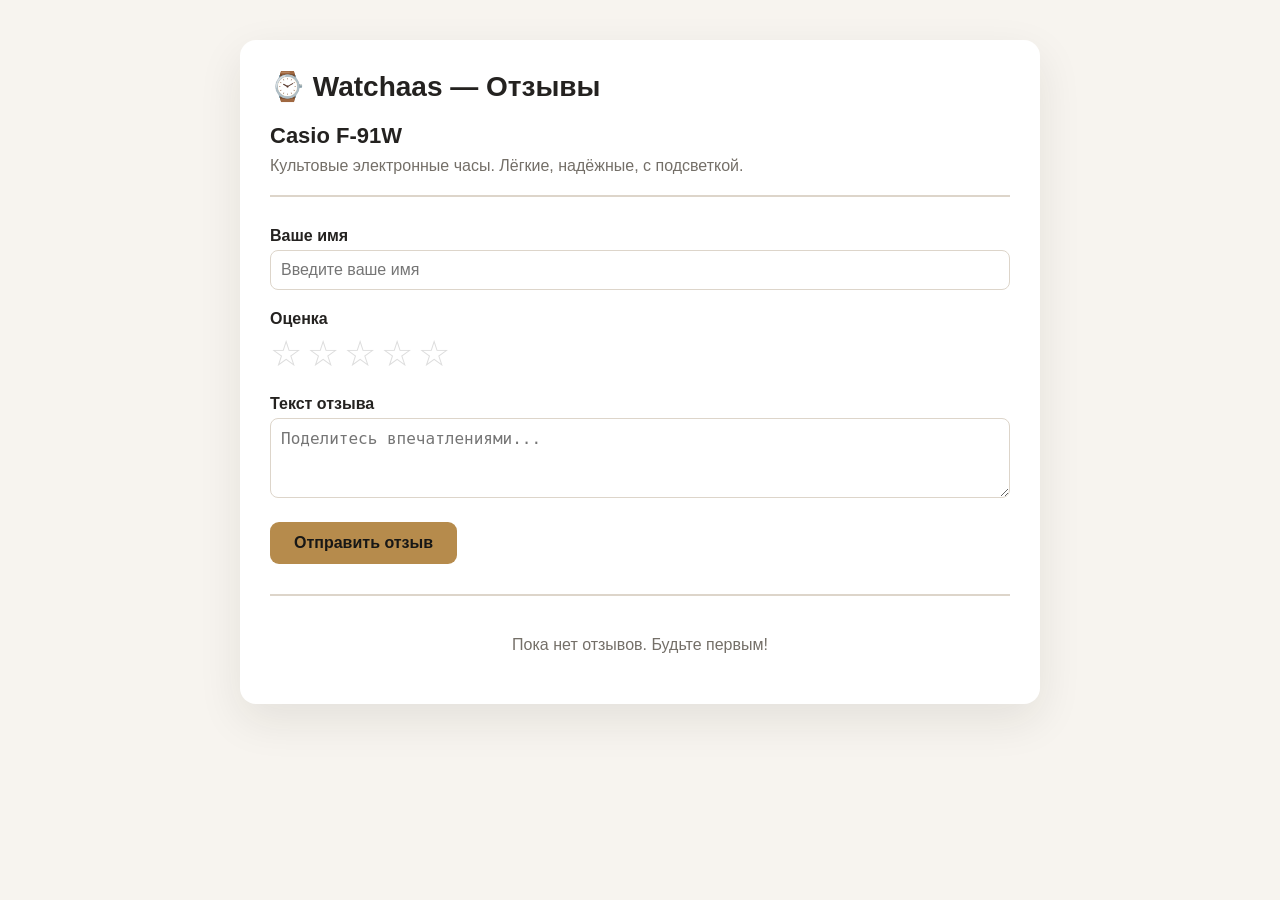
==== index.html @ 6ac1a258 "Update index.html" ====
<!DOCTYPE html>
<html lang="ru">
<head>
    <meta charset="UTF-8">
    <meta name="viewport" content="width=device-width, initial-scale=1.0">
    <title>Watchaas — Отзывы с рейтингом</title>
    <style>
        * {
            margin: 0;
            padding: 0;
            box-sizing: border-box;
        }
        body {
            font-family: Arial, sans-serif;
            background: #f7f4ef;
            color: #242220;
            padding: 40px 20px;
        }
        .container {
            max-width: 800px;
            margin: 0 auto;
            background: white;
            border-radius: 16px;
            padding: 30px;
            box-shadow: 0 16px 45px rgba(35, 31, 26, 0.09);
        }
        h1 {
            font-size: 28px;
            margin-bottom: 20px;
        }
        .product {
            border-bottom: 2px solid #ddd5ca;
            padding-bottom: 20px;
            margin-bottom: 30px;
        }
        .product h2 {
            font-size: 22px;
            margin-bottom: 8px;
        }
        .product p {
            color: #746f68;
        }

        /* Форма */
        .form-group {
            margin-bottom: 20px;
        }
        label {
            font-weight: bold;
            display: block;
            margin-bottom: 5px;
        }
        input, textarea {
            width: 100%;
            padding: 10px;
            border: 1px solid #ddd5ca;
            border-radius: 8px;
            font-size: 16px;
        }
        textarea {
            resize: vertical;
            min-height: 80px;
        }

        /* ЗВЁЗДЫ */
        .stars {
            display: flex;
            flex-direction: row-reverse;
            justify-content: flex-end;
            gap: 5px;
            font-size: 36px;
            cursor: pointer;
        }
        .stars span {
            color: #ddd;
            transition: color 0.15s;
            user-select: none;
        }
        .stars span.active,
        .stars span:hover,
        .stars span:hover ~ span {
            color: #b68b4c;
        }

        .btn {
            background: #b68b4c;
            color: #171716;
            border: none;
            padding: 12px 24px;
            border-radius: 9px;
            font-weight: bold;
            font-size: 16px;
            cursor: pointer;
        }
        .btn:hover {
            background: #c79c5a;
        }

        /* Список отзывов */
        .review-list {
            margin-top: 30px;
            border-top: 2px solid #ddd5ca;
            padding-top: 20px;
        }
        .review-item {
            background: #faf8f4;
            border: 1px solid #ddd5ca;
            border-radius: 12px;
            padding: 16px;
            margin-bottom: 12px;
        }
        .review-item .author {
            font-weight: bold;
        }
        .review-item .rating {
            color: #b68b4c;
            font-size: 20px;
            margin-left: 10px;
        }
        .review-item .text {
            margin: 8px 0;
        }
        .review-item .date {
            color: #746f68;
            font-size: 13px;
        }
        .empty {
            color: #746f68;
            text-align: center;
            padding: 20px;
        }
        .toast {
            position: fixed;
            bottom: 30px;
            right: 30px;
            background: #171716;
            color: white;
            padding: 14px 24px;
            border-radius: 12px;
            box-shadow: 0 8px 24px rgba(0,0,0,0.2);
            opacity: 0;
            transform: translateY(20px);
            transition: 0.3s;
            pointer-events: none;
        }
        .toast.show {
            opacity: 1;
            transform: translateY(0);
        }
    </style>
</head>
<body>

<div class="container">

    <h1>⌚ Watchaas — Отзывы</h1>

    <!-- Блок товара -->
    <div class="product">
        <h2>Casio F-91W</h2>
        <p>Культовые электронные часы. Лёгкие, надёжные, с подсветкой.</p>
    </div>

    <!-- Форма отзыва -->
    <form id="reviewForm">
        <div class="form-group">
            <label>Ваше имя</label>
            <input type="text" id="reviewAuthor" placeholder="Введите ваше имя" required>
        </div>

        <div class="form-group">
            <label>Оценка</label>
            <div class="stars" id="starContainer">
                <span data-value="5">☆</span>
                <span data-value="4">☆</span>
                <span data-value="3">☆</span>
                <span data-value="2">☆</span>
                <span data-value="1">☆</span>
            </div>
            <input type="hidden" id="reviewRating" value="0">
        </div>

        <div class="form-group">
            <label>Текст отзыва</label>
            <textarea id="reviewText" placeholder="Поделитесь впечатлениями..." required></textarea>
        </div>

        <button type="submit" class="btn">Отправить отзыв</button>
    </form>

    <!-- Список отзывов -->
    <div class="review-list" id="reviewList">
        <div class="empty">Пока нет отзывов. Будьте первым!</div>
    </div>
</div>

<!-- Toast уведомление -->
<div class="toast" id="toast">✅ Отзыв добавлен!</div>

<script>
    // ============================================================
    // ВСЯ ЛОГИКА — ЗДЕСЬ
    // ============================================================

    const STORAGE_KEY = 'watchaas_reviews_demo';

    // ----- Получить все отзывы -----
    function getReviews() {
        try {
            const data = localStorage.getItem(STORAGE_KEY);
            return data ? JSON.parse(data) : [];
        } catch {
            return [];
        }
    }

    // ----- Сохранить отзывы -----
    function saveReviews(reviews) {
        localStorage.setItem(STORAGE_KEY, JSON.stringify(reviews));
    }

    // ----- Добавить отзыв -----
    function addReview(author, rating, text) {
        const reviews = getReviews();
        const newReview = {
            id: Date.now().toString(),
            author: author.trim(),
            rating: parseInt(rating),
            text: text.trim(),
            date: new Date().toISOString()
        };
        reviews.push(newReview);
        saveReviews(reviews);
        return newReview;
    }

    // ----- Отрисовать отзывы -----
    function renderReviews() {
        const container = document.getElementById('reviewList');
        const reviews = getReviews();

        if (reviews.length === 0) {
            container.innerHTML = '<div class="empty">Пока нет отзывов. Будьте первым!</div>';
            return;
        }

        // Сортируем по дате (новые сверху)
        const sorted = [...reviews].sort((a, b) => new Date(b.date) - new Date(a.date));

        container.innerHTML = sorted.map(r => `
            <div class="review-item">
                <div>
                    <span class="author">${r.author}</span>
                    <span class="rating">${'★'.repeat(r.rating)}${'☆'.repeat(5 - r.rating)}</span>
                </div>
                <div class="text">${r.text}</div>
                <div class="date">${new Date(r.date).toLocaleDateString('ru-RU')}</div>
            </div>
        `).join('');
    }

    // ============================================================
    // ЗВЁЗДЫ — 100% РАБОТАЮТ
    // ============================================================
    function initStars() {
        const stars = document.querySelectorAll('#starContainer span');
        const ratingInput = document.getElementById('reviewRating');

        stars.forEach(star => {
            // Клик — выбираем звезду
            star.addEventListener('click', function() {
                const value = parseInt(this.dataset.value);
                ratingInput.value = value;

                stars.forEach(s => {
                    const val = parseInt(s.dataset.value);
                    if (val <= value) {
                        s.classList.add('active');
                    } else {
                        s.classList.remove('active');
                    }
                });
            });

            // Ховер — подсветка
            star.addEventListener('mouseenter', function() {
                const value = parseInt(this.dataset.value);
                stars.forEach(s => {
                    const val = parseInt(s.dataset.value);
                    if (val <= value) {
                        s.style.color = '#b68b4c';
                    } else {
                        s.style.color = '#ddd';
                    }
                });
            });

            star.addEventListener('mouseleave', function() {
                const current = parseInt(ratingInput.value);
                stars.forEach(s => {
                    const val = parseInt(s.dataset.value);
                    if (current > 0 && val <= current) {
                        s.style.color = '#b68b4c';
                        s.classList.add('active');
                    } else {
                        s.style.color = '#ddd';
                        s.classList.remove('active');
                    }
                });
            });
        });
    }

    // ============================================================
    // ОТПРАВКА ФОРМЫ
    // ============================================================
    document.getElementById('reviewForm').addEventListener('submit', function(e) {
        e.preventDefault();

        const author = document.getElementById('reviewAuthor').value.trim();
        const rating = document.getElementById('reviewRating').value;
        const text = document.getElementById('reviewText').value.trim();

        if (!author || !rating || rating === '0' || !text) {
            showToast('⚠️ Заполните все поля и поставьте оценку!', 'error');
            return;
        }

        addReview(author, rating, text);

        // Очищаем форму
        document.getElementById('reviewAuthor').value = '';
        document.getElementById('reviewText').value = '';
        document.getElementById('reviewRating').value = '0';

        // Сбрасываем звёзды
        document.querySelectorAll('#starContainer span').forEach(s => {
            s.classList.remove('active');
            s.style.color = '#ddd';
        });

        renderReviews();
        showToast('✅ Отзыв добавлен! Спасибо!');
    });

    // ============================================================
    // TOAST УВЕДОМЛЕНИЯ
    // ============================================================
    function showToast(message, type = 'success') {
        const toast = document.getElementById('toast');
        toast.textContent = message;
        toast.style.background = type === 'error' ? '#a53b35' : '#171716';
        toast.classList.add('show');
        clearTimeout(toast._timer);
        toast._timer = setTimeout(() => {
            toast.classList.remove('show');
        }, 3000);
    }

    // ============================================================
    // ЗАПУСК
    // ============================================================
    document.addEventListener('DOMContentLoaded', function() {
        initStars();
        renderReviews();
        console.log('✅ Всё работает! Звёзды кликаются, отзывы сохраняются.');
    });
</script>

</body>
</html>
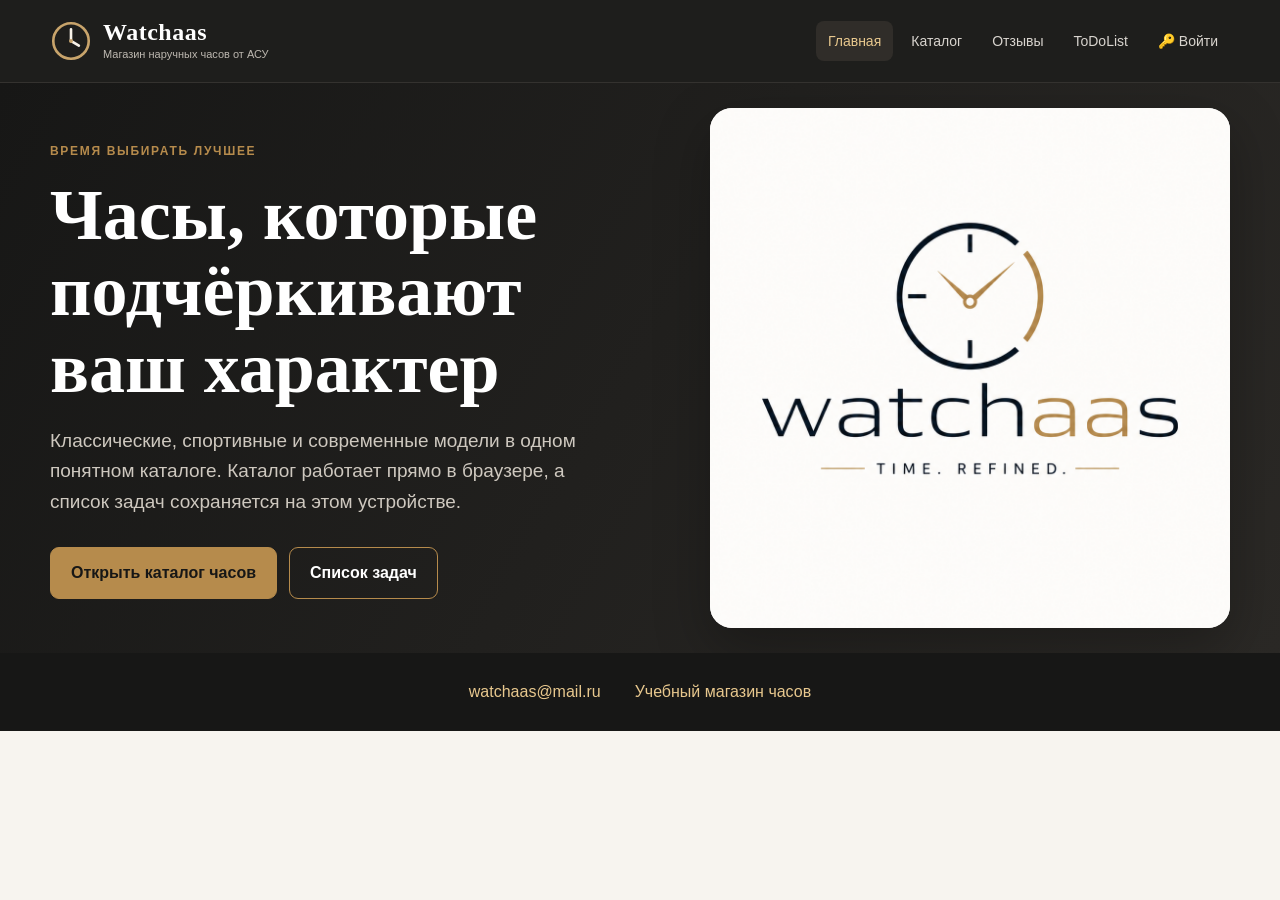
==== commit 0a73bbb2: "Update index.html" ====
--- a/index.html
+++ b/index.html
@@ -1,371 +1,190 @@
-<!DOCTYPE html>
+<!doctype html>
 <html lang="ru">
 <head>
-    <meta charset="UTF-8">
-    <meta name="viewport" content="width=device-width, initial-scale=1.0">
-    <title>Watchaas — Отзывы с рейтингом</title>
-    <style>
-        * {
-            margin: 0;
-            padding: 0;
-            box-sizing: border-box;
-        }
-        body {
-            font-family: Arial, sans-serif;
-            background: #f7f4ef;
-            color: #242220;
-            padding: 40px 20px;
-        }
-        .container {
-            max-width: 800px;
-            margin: 0 auto;
-            background: white;
-            border-radius: 16px;
-            padding: 30px;
-            box-shadow: 0 16px 45px rgba(35, 31, 26, 0.09);
-        }
-        h1 {
-            font-size: 28px;
-            margin-bottom: 20px;
-        }
-        .product {
-            border-bottom: 2px solid #ddd5ca;
-            padding-bottom: 20px;
-            margin-bottom: 30px;
-        }
-        .product h2 {
-            font-size: 22px;
-            margin-bottom: 8px;
-        }
-        .product p {
-            color: #746f68;
-        }
-
-        /* Форма */
-        .form-group {
-            margin-bottom: 20px;
-        }
-        label {
-            font-weight: bold;
-            display: block;
-            margin-bottom: 5px;
-        }
-        input, textarea {
-            width: 100%;
-            padding: 10px;
-            border: 1px solid #ddd5ca;
-            border-radius: 8px;
-            font-size: 16px;
-        }
-        textarea {
-            resize: vertical;
-            min-height: 80px;
-        }
-
-        /* ЗВЁЗДЫ */
-        .stars {
-            display: flex;
-            flex-direction: row-reverse;
-            justify-content: flex-end;
-            gap: 5px;
-            font-size: 36px;
-            cursor: pointer;
-        }
-        .stars span {
-            color: #ddd;
-            transition: color 0.15s;
-            user-select: none;
-        }
-        .stars span.active,
-        .stars span:hover,
-        .stars span:hover ~ span {
-            color: #b68b4c;
-        }
-
-        .btn {
-            background: #b68b4c;
-            color: #171716;
-            border: none;
-            padding: 12px 24px;
-            border-radius: 9px;
-            font-weight: bold;
-            font-size: 16px;
-            cursor: pointer;
-        }
-        .btn:hover {
-            background: #c79c5a;
-        }
-
-        /* Список отзывов */
-        .review-list {
-            margin-top: 30px;
-            border-top: 2px solid #ddd5ca;
-            padding-top: 20px;
-        }
-        .review-item {
-            background: #faf8f4;
-            border: 1px solid #ddd5ca;
-            border-radius: 12px;
-            padding: 16px;
-            margin-bottom: 12px;
-        }
-        .review-item .author {
-            font-weight: bold;
-        }
-        .review-item .rating {
-            color: #b68b4c;
-            font-size: 20px;
-            margin-left: 10px;
-        }
-        .review-item .text {
-            margin: 8px 0;
-        }
-        .review-item .date {
-            color: #746f68;
-            font-size: 13px;
-        }
-        .empty {
-            color: #746f68;
-            text-align: center;
-            padding: 20px;
-        }
-        .toast {
-            position: fixed;
-            bottom: 30px;
-            right: 30px;
-            background: #171716;
-            color: white;
-            padding: 14px 24px;
-            border-radius: 12px;
-            box-shadow: 0 8px 24px rgba(0,0,0,0.2);
-            opacity: 0;
-            transform: translateY(20px);
-            transition: 0.3s;
-            pointer-events: none;
-        }
-        .toast.show {
-            opacity: 1;
-            transform: translateY(0);
-        }
-    </style>
+  <meta charset="UTF-8">
+  <meta name="viewport" content="width=device-width, initial-scale=1">
+  <meta name="description" content="Приложение магазина часов Watchaas">
+  <meta name="theme-color" content="#171716">
+  <meta name="mobile-web-app-capable" content="yes">
+  <meta name="apple-mobile-web-app-capable" content="yes">
+  <meta name="apple-mobile-web-app-title" content="Watchaas">
+  <link rel="manifest" href="manifest.json">
+  <link rel="apple-touch-icon" href="assets/img/icons/pwa-icon-192.png">
+  <link rel="stylesheet" href="assets/css/style.css">
+  <script src="assets/js/database.js" defer></script>
+  <script src="assets/js/auth.js" defer></script>
+  <script src="assets/js/app.js" defer></script>
+  <title>Watchaas</title>
 </head>
 <body>
+  <header class="site-header">
+    <div class="container header-inner">
+      <a class="brand" href="#home" data-tab="home">
+        <img src="assets/img/logo.svg" alt="" width="42" height="42">
+        <span><strong>Watchaas</strong><small>Магазин наручных часов от АСУ</small></span>
+      </a>
+      <button class="menu-toggle" type="button" aria-expanded="false" aria-controls="mainNav">Меню</button>
+      <nav id="mainNav" class="main-nav" aria-label="Основная навигация">
+        <a class="active" href="#home" data-tab="home">Главная</a>
+        <a href="#catalog" data-tab="catalog">Каталог</a>
+        <a href="#reviews" data-tab="reviews">Отзывы</a>
+        <a href="#todo" data-tab="todo">ToDoList</a>
+        <a id="authLink" href="login.html" class="login-link">🔑 Войти</a>
+      </nav>
+    </div>
+  </header>
 
-<div class="container">
+  <main>
+    <section class="hero tab-section active" id="home">
+      <div class="container hero-grid">
+        <div>
+          <span class="eyebrow">Время выбирать лучшее</span>
+          <h1>Часы, которые подчёркивают ваш характер</h1>
+          <p>Классические, спортивные и современные модели в одном понятном каталоге. Каталог работает прямо в браузере, а список задач сохраняется на этом устройстве.</p>
+          <div class="button-row">
+            <a class="button" href="#catalog" data-tab="catalog">Открыть каталог часов</a>
+            <a class="button button--ghost" href="#todo" data-tab="todo">Список задач</a>
+          </div>
+        </div>
+        <a class="hero__logo-link" href="#catalog" data-tab="catalog" aria-label="Открыть каталог часов">
+          <img class="hero__logo" src="assets/img/watchaas-logo.png" alt="Watchaas">
+        </a>
+      </div>
+    </section>
 
-    <h1>⌚ Watchaas — Отзывы</h1>
+    <section class="section tab-section" id="catalog">
+      <div class="container">
+        <div class="page-heading">
+          <span class="eyebrow">Коллекция Watchaas</span>
+          <h1>Каталог часов</h1>
+          <p>Все цены и модели приведены в учебных целях. Нажмите на карточку, чтобы открыть подробности.</p>
+        </div>
+        <div class="catalog-layout">
+          <aside class="filters">
+            <form id="catalogFilters">
+              <h2>Фильтры</h2>
+              <label>Поиск<input id="searchFilter" placeholder="Модель или бренд"></label>
+              <label>Бренд<select id="brandFilter"><option value="">Все бренды</option></select></label>
+              <label>Механизм<select id="mechanismFilter"><option value="">Все</option><option>Кварцевый</option><option>Механический</option><option>Электронный</option></select></label>
+              <div class="form-row">
+                <label>Цена от<input type="number" id="minPriceFilter" min="0"></label>
+                <label>до<input type="number" id="maxPriceFilter" min="0"></label>
+              </div>
+              <label>Сортировка<select id="sortFilter"><option value="">По умолчанию</option><option value="price_asc">Сначала дешевле</option><option value="price_desc">Сначала дороже</option></select></label>
+              <button class="button" type="reset">Сбросить фильтры</button>
+            </form>
+          </aside>
+          <section>
+            <div class="results" id="productCount"><b>Найдено: 10</b></div>
+            <div class="product-grid product-grid--catalog" id="productGrid"></div>
+          </section>
+        </div>
+      </div>
+    </section>
 
-    <!-- Блок товара -->
-    <div class="product">
-        <h2>Casio F-91W</h2>
-        <p>Культовые электронные часы. Лёгкие, надёжные, с подсветкой.</p>
+    <section class="section tab-section" id="product">
+      <div class="container">
+        <a class="back-link" href="#catalog" data-tab="catalog">← Назад в каталог</a>
+        <div id="productDetail"></div>
+      </div>
+    </section>
+
+    <section class="section tab-section" id="reviews">
+      <div class="container">
+        <div class="page-heading">
+          <span class="eyebrow">Отзывы покупателей</span>
+          <h1>Отзывы</h1>
+        </div>
+        <div class="reviews-layout">
+          <div>
+            <!-- ФОРМА ДЛЯ ОТЗЫВА НА СТРАНИЦЕ ОТЗЫВЫ -->
+            <div class="form-card" style="margin-bottom: 30px;">
+              <h3>Оставить отзыв</h3>
+              <form id="reviewForm">
+                <div class="form-group" style="margin-bottom: 15px;">
+                  <label for="reviewAuthor">Ваше имя</label>
+                  <input type="text" id="reviewAuthor" placeholder="Введите ваше имя" required>
+                </div>
+                <div class="form-group" style="margin-bottom: 15px;">
+                  <label>Ваша оценка</label>
+                  <div style="display: flex; gap: 8px; font-size: 40px; flex-direction: row-reverse; justify-content: flex-end;">
+                    <span class="star" data-value="5" style="cursor: pointer; color: #ddd;">☆</span>
+                    <span class="star" data-value="4" style="cursor: pointer; color: #ddd;">☆</span>
+                    <span class="star" data-value="3" style="cursor: pointer; color: #ddd;">☆</span>
+                    <span class="star" data-value="2" style="cursor: pointer; color: #ddd;">☆</span>
+                    <span class="star" data-value="1" style="cursor: pointer; color: #ddd;">☆</span>
+                  </div>
+                  <input type="hidden" id="reviewRating" value="0">
+                </div>
+                <div class="form-group" style="margin-bottom: 15px;">
+                  <label for="reviewText">Текст отзыва</label>
+                  <textarea id="reviewText" rows="3" placeholder="Поделитесь впечатлениями о часах..." required></textarea>
+                </div>
+                <button type="submit" class="button">Отправить отзыв</button>
+              </form>
+            </div>
+            <div class="review-grid" id="reviewList"></div>
+          </div>
+          <aside class="form-card">
+            <h2>Фильтр отзывов</h2>
+            <label>Дата<input type="date" id="reviewDateFilter"></label>
+            <label>Сортировка<select id="reviewSort"><option value="desc">Новые сверху</option><option value="asc">Старые сверху</option></select></label>
+            <button class="button" type="button" id="resetReviewFilter">Сбросить</button>
+          </aside>
+        </div>
+      </div>
+    </section>
+
+    <section class="section tab-section" id="todo">
+      <div class="container">
+        <div class="page-heading">
+          <span class="eyebrow">LocalStorage</span>
+          <h1>ToDoList</h1>
+        </div>
+        <div class="todo-layout">
+          <form class="form-card" id="todoForm">
+            <h2>Новая задача</h2>
+            <label>Название<input id="todoTitle" type="text" placeholder="Например: выбрать подарок" required></label>
+            <label>Дата<input id="todoDate" type="date" required></label>
+            <button class="button" type="submit">Добавить</button>
+          </form>
+          <section>
+            <div class="todo-toolbar">
+              <label>Фильтр по дате<input type="date" id="todoDateFilter"></label>
+              <label>Сортировка<select id="todoSort"><option value="">По умолчанию</option><option value="asc">Дата вверх</option><option value="desc">Дата вниз</option></select></label>
+            </div>
+            <div class="task-list" id="todoList"></div>
+          </section>
+        </div>
+      </div>
+    </section>
+  </main>
+
+  <footer class="site-footer">
+    <div class="container footer-contacts">
+      <span>watchaas@mail.ru</span>
+      <span>Учебный магазин часов</span>
     </div>
+  </footer>
 
-    <!-- Форма отзыва -->
-    <form id="reviewForm">
-        <div class="form-group">
-            <label>Ваше имя</label>
-            <input type="text" id="reviewAuthor" placeholder="Введите ваше имя" required>
-        </div>
-
-        <div class="form-group">
-            <label>Оценка</label>
-            <div class="stars" id="starContainer">
-                <span data-value="5">☆</span>
-                <span data-value="4">☆</span>
-                <span data-value="3">☆</span>
-                <span data-value="2">☆</span>
-                <span data-value="1">☆</span>
-            </div>
-            <input type="hidden" id="reviewRating" value="0">
-        </div>
-
-        <div class="form-group">
-            <label>Текст отзыва</label>
-            <textarea id="reviewText" placeholder="Поделитесь впечатлениями..." required></textarea>
-        </div>
-
-        <button type="submit" class="btn">Отправить отзыв</button>
-    </form>
-
-    <!-- Список отзывов -->
-    <div class="review-list" id="reviewList">
-        <div class="empty">Пока нет отзывов. Будьте первым!</div>
-    </div>
-</div>
-
-<!-- Toast уведомление -->
-<div class="toast" id="toast">✅ Отзыв добавлен!</div>
-
-<script>
-    // ============================================================
-    // ВСЯ ЛОГИКА — ЗДЕСЬ
-    // ============================================================
-
-    const STORAGE_KEY = 'watchaas_reviews_demo';
-
-    // ----- Получить все отзывы -----
-    function getReviews() {
-        try {
-            const data = localStorage.getItem(STORAGE_KEY);
-            return data ? JSON.parse(data) : [];
-        } catch {
-            return [];
+  <script>
+    (function checkAuthStatus() {
+        const savedUser = localStorage.getItem('watchaas_current_user');
+        const authLink = document.getElementById('authLink');
+        if (savedUser) {
+            try {
+                const user = JSON.parse(savedUser);
+                authLink.innerHTML = `👤 ${user.name} (выйти)`;
+                authLink.href = '#';
+                authLink.style.color = 'var(--color-accent)';
+                authLink.addEventListener('click', function(e) {
+                    e.preventDefault();
+                    localStorage.removeItem('watchaas_current_user');
+                    window.location.href = 'index.html';
+                });
+            } catch {}
         }
-    }
-
-    // ----- Сохранить отзывы -----
-    function saveReviews(reviews) {
-        localStorage.setItem(STORAGE_KEY, JSON.stringify(reviews));
-    }
-
-    // ----- Добавить отзыв -----
-    function addReview(author, rating, text) {
-        const reviews = getReviews();
-        const newReview = {
-            id: Date.now().toString(),
-            author: author.trim(),
-            rating: parseInt(rating),
-            text: text.trim(),
-            date: new Date().toISOString()
-        };
-        reviews.push(newReview);
-        saveReviews(reviews);
-        return newReview;
-    }
-
-    // ----- Отрисовать отзывы -----
-    function renderReviews() {
-        const container = document.getElementById('reviewList');
-        const reviews = getReviews();
-
-        if (reviews.length === 0) {
-            container.innerHTML = '<div class="empty">Пока нет отзывов. Будьте первым!</div>';
-            return;
-        }
-
-        // Сортируем по дате (новые сверху)
-        const sorted = [...reviews].sort((a, b) => new Date(b.date) - new Date(a.date));
-
-        container.innerHTML = sorted.map(r => `
-            <div class="review-item">
-                <div>
-                    <span class="author">${r.author}</span>
-                    <span class="rating">${'★'.repeat(r.rating)}${'☆'.repeat(5 - r.rating)}</span>
-                </div>
-                <div class="text">${r.text}</div>
-                <div class="date">${new Date(r.date).toLocaleDateString('ru-RU')}</div>
-            </div>
-        `).join('');
-    }
-
-    // ============================================================
-    // ЗВЁЗДЫ — 100% РАБОТАЮТ
-    // ============================================================
-    function initStars() {
-        const stars = document.querySelectorAll('#starContainer span');
-        const ratingInput = document.getElementById('reviewRating');
-
-        stars.forEach(star => {
-            // Клик — выбираем звезду
-            star.addEventListener('click', function() {
-                const value = parseInt(this.dataset.value);
-                ratingInput.value = value;
-
-                stars.forEach(s => {
-                    const val = parseInt(s.dataset.value);
-                    if (val <= value) {
-                        s.classList.add('active');
-                    } else {
-                        s.classList.remove('active');
-                    }
-                });
-            });
-
-            // Ховер — подсветка
-            star.addEventListener('mouseenter', function() {
-                const value = parseInt(this.dataset.value);
-                stars.forEach(s => {
-                    const val = parseInt(s.dataset.value);
-                    if (val <= value) {
-                        s.style.color = '#b68b4c';
-                    } else {
-                        s.style.color = '#ddd';
-                    }
-                });
-            });
-
-            star.addEventListener('mouseleave', function() {
-                const current = parseInt(ratingInput.value);
-                stars.forEach(s => {
-                    const val = parseInt(s.dataset.value);
-                    if (current > 0 && val <= current) {
-                        s.style.color = '#b68b4c';
-                        s.classList.add('active');
-                    } else {
-                        s.style.color = '#ddd';
-                        s.classList.remove('active');
-                    }
-                });
-            });
-        });
-    }
-
-    // ============================================================
-    // ОТПРАВКА ФОРМЫ
-    // ============================================================
-    document.getElementById('reviewForm').addEventListener('submit', function(e) {
-        e.preventDefault();
-
-        const author = document.getElementById('reviewAuthor').value.trim();
-        const rating = document.getElementById('reviewRating').value;
-        const text = document.getElementById('reviewText').value.trim();
-
-        if (!author || !rating || rating === '0' || !text) {
-            showToast('⚠️ Заполните все поля и поставьте оценку!', 'error');
-            return;
-        }
-
-        addReview(author, rating, text);
-
-        // Очищаем форму
-        document.getElementById('reviewAuthor').value = '';
-        document.getElementById('reviewText').value = '';
-        document.getElementById('reviewRating').value = '0';
-
-        // Сбрасываем звёзды
-        document.querySelectorAll('#starContainer span').forEach(s => {
-            s.classList.remove('active');
-            s.style.color = '#ddd';
-        });
-
-        renderReviews();
-        showToast('✅ Отзыв добавлен! Спасибо!');
-    });
-
-    // ============================================================
-    // TOAST УВЕДОМЛЕНИЯ
-    // ============================================================
-    function showToast(message, type = 'success') {
-        const toast = document.getElementById('toast');
-        toast.textContent = message;
-        toast.style.background = type === 'error' ? '#a53b35' : '#171716';
-        toast.classList.add('show');
-        clearTimeout(toast._timer);
-        toast._timer = setTimeout(() => {
-            toast.classList.remove('show');
-        }, 3000);
-    }
-
-    // ============================================================
-    // ЗАПУСК
-    // ============================================================
-    document.addEventListener('DOMContentLoaded', function() {
-        initStars();
-        renderReviews();
-        console.log('✅ Всё работает! Звёзды кликаются, отзывы сохраняются.');
-    });
-</script>
-
+    })();
+  </script>
 </body>
 </html>
--- a/assets/css/style.css
+++ b/assets/css/style.css
@@ -0,0 +1 @@
+:root{--color-bg:#f7f4ef;--color-surface:#fff;--color-text:#242220;--color-muted:#746f68;--color-accent:#b68b4c;--color-accent-dark:#80602f;--color-border:#ddd5ca;--color-dark:#171716;--color-danger:#a53b35;--shadow:0 16px 45px rgba(35,31,26,.09);--radius:16px}*{box-sizing:border-box}html{scroll-behavior:smooth}body{margin:0;background:var(--color-bg);color:var(--color-text);font:16px/1.6 Arial,sans-serif}img{display:block;max-width:100%}a{color:inherit;text-decoration:none}button,input,select,textarea{font:inherit}.container{width:min(1180px,calc(100% - 40px));margin:auto}.site-header{position:sticky;top:0;z-index:20;background:rgba(23,23,22,.97);color:#fff;border-bottom:1px solid #34322f}.header-inner{min-height:82px;display:flex;align-items:center;justify-content:space-between;gap:24px}.brand{display:flex;align-items:center;gap:11px}.brand span{display:flex;flex-direction:column}.brand strong{font:700 24px Georgia,serif;letter-spacing:.5px}.brand small{color:#bdb8b0;font-size:11px}.main-nav{display:flex;align-items:center;gap:6px}.main-nav a{padding:9px 12px;border-radius:8px;color:#d8d4ce;font-size:14px}.main-nav a:hover,.main-nav a.active{background:#302d29;color:#e8c88e}.menu-toggle{display:none;background:transparent;border:1px solid #665f56;border-radius:8px;color:#fff;padding:8px 12px}.hero{background:linear-gradient(120deg,#171716,#2b2926);color:#fff;overflow:hidden}.hero-grid{display:grid;grid-template-columns:1.05fr .95fr;align-items:center;min-height:570px}.hero h1{font:700 clamp(42px,6vw,72px)/1.06 Georgia,serif;max-width:720px;margin:14px 0 20px}.hero p{color:#cec8bf;max-width:570px;font-size:19px}.eyebrow{color:var(--color-accent);font-weight:700;letter-spacing:.14em;text-transform:uppercase;font-size:12px}.button-row{display:flex;gap:12px;margin-top:30px}.button{display:inline-flex;justify-content:center;align-items:center;border:1px solid var(--color-accent);background:var(--color-accent);color:#171716;border-radius:9px;padding:12px 20px;font-weight:700;cursor:pointer}.button:hover{background:#c79c5a}.button--ghost{background:transparent;color:inherit}.button--small{padding:8px 12px;font-size:13px}.section{padding-top:70px;padding-bottom:80px}.tab-section{display:none}.tab-section.active{display:block}.active-only-home{display:none}.active-only-home.is-visible{display:block}.section-heading{display:flex;align-items:end;justify-content:space-between;gap:20px;margin-bottom:26px}.section-heading h2,.page-heading h1{font:700 clamp(32px,5vw,48px)/1.15 Georgia,serif;margin:5px 0}.back-link{display:inline-block;margin-bottom:22px;color:var(--color-accent-dark);font-weight:700}.page-heading{margin-bottom:38px}.page-heading p{color:var(--color-muted);margin:8px 0}.product-grid{display:grid;grid-template-columns:repeat(4,1fr);gap:20px}.product-grid--catalog{grid-template-columns:repeat(3,1fr)}.product-card{background:var(--color-surface);border:1px solid var(--color-border);border-radius:var(--radius);overflow:hidden;box-shadow:0 7px 24px rgba(35,31,26,.04);transition:.2s}.product-card:hover{transform:translateY(-4px);box-shadow:var(--shadow)}.product-card__link{display:block;height:100%;cursor:pointer}.product-card__link:focus-visible{outline:3px solid var(--color-accent);outline-offset:-3px}.product-card__image{display:block;aspect-ratio:1.15;background:#eee8de;overflow:hidden}.product-card__image img{width:100%;height:100%;object-fit:cover;object-position:center;background:#fff;transition:.25s}.product-card:hover img{transform:scale(1.025)}.product-card__body{padding:20px}.product-card small,.sku{color:var(--color-muted)}.product-card h3{font:700 22px Georgia,serif;margin:3px 0}.product-card p{color:var(--color-muted);font-size:13px;margin:5px 0}.rating{color:#bb8230;letter-spacing:1px}.price{display:flex;align-items:center;gap:10px;font-size:20px;font-weight:700;margin-top:12px}.price del{color:#9b9690;font-size:14px;font-weight:400}.price--large{font-size:34px;margin:20px 0}.benefits{background:#eae2d6;padding:35px 0}.benefit-grid{display:grid;grid-template-columns:repeat(3,1fr)}.benefit-grid article{display:flex;flex-direction:column;text-align:center;border-right:1px solid #d0c4b5}.benefit-grid article:last-child{border:0}.benefit-grid span{color:var(--color-muted)}.catalog-layout{display:grid;grid-template-columns:265px 1fr;gap:30px;align-items:start}.filters,.form-card,.content-card{background:var(--color-surface);border:1px solid var(--color-border);border-radius:var(--radius);padding:24px;box-shadow:0 8px 28px rgba(35,31,26,.05)}.filters{position:sticky;top:105px}.filters h2,.form-card h2{font:700 25px Georgia,serif;margin-top:0}.filters form,.form-card{display:flex;flex-direction:column;gap:15px}label{display:flex;flex-direction:column;gap:5px;font-size:13px;font-weight:700}input,select,textarea{width:100%;border:1px solid var(--color-border);background:#fff;border-radius:8px;padding:11px;color:var(--color-text)}input:focus,select:focus,textarea:focus{outline:3px solid rgba(182,139,76,.22);border-color:var(--color-accent)}.form-row{display:grid;grid-template-columns:1fr 1fr;gap:10px}.results{margin-bottom:16px}.empty{padding:40px;text-align:center;border:1px dashed #cabdab;background:#fffaf4;border-radius:var(--radius);color:var(--color-muted)}.product-detail{display:grid;grid-template-columns:1fr 1fr;gap:60px;align-items:center;margin-top:25px}.product-detail__image{background:#fff;border-radius:24px;overflow:hidden}.product-detail__image img{width:100%;aspect-ratio:1.1;object-fit:cover;object-position:center}.product-detail h1{font:700 clamp(40px,6vw,64px)/1 Georgia,serif;margin:8px 0}.specs{border-top:1px solid var(--color-border);margin-top:18px}.specs div{display:flex;justify-content:space-between;gap:16px;padding:11px 0;border-bottom:1px solid var(--color-border)}.specs dt{color:var(--color-muted)}.specs dd{margin:0;font-weight:700;text-align:right}.review-grid{display:grid;gap:15px}.review-card{background:#fff;border:1px solid var(--color-border);border-radius:12px;padding:20px}.review-card>div{display:flex;justify-content:space-between;gap:12px}.review-card p{margin-bottom:8px}.review-card time,.review-card small{color:var(--color-muted)}.reviews-layout{display:grid;grid-template-columns:1fr 390px;gap:35px;align-items:start}.reviews-layout aside{position:sticky;top:105px}.todo-layout{display:grid;grid-template-columns:340px 1fr;gap:30px;align-items:start}.todo-toolbar{display:flex;align-items:center;gap:10px;flex-wrap:wrap;margin-bottom:15px}.todo-toolbar label{flex:1;min-width:180px}.task-list{display:grid;gap:12px}.task-card{display:grid;grid-template-columns:1fr auto;gap:14px;align-items:center;background:#fff;border:1px solid var(--color-border);border-radius:12px;padding:16px}.task-card h3{margin:0}.task-card p{margin:4px 0;color:var(--color-muted)}.task-actions{display:flex;gap:5px;flex-wrap:wrap}.task-actions button,.todo-delete{border:1px solid var(--color-border);background:#faf8f4;border-radius:6px;padding:6px 8px;cursor:pointer}.todo-delete{border-color:#cfaaa7;color:var(--color-danger)}.site-footer{background:var(--color-dark);color:#d5d0c8;padding:26px 0}.footer-contacts{display:flex;justify-content:center;align-items:center;gap:34px}.footer-contacts span{color:#e8c88e}.hero__logo-link{display:block;width:min(100%,520px);aspect-ratio:1;justify-self:end;overflow:hidden;background:#fff;border-radius:22px;box-shadow:0 20px 55px rgba(0,0,0,.28);line-height:0;transition:transform .2s,box-shadow .2s}.hero__logo-link:hover{transform:translateY(-4px);box-shadow:0 26px 65px rgba(0,0,0,.34)}.hero .hero__logo{width:100%;height:100%;max-height:none;object-fit:cover;transform:scale(1.18)}.product-card__image img[src$="real-01.jpg"],.product-detail__image img[src$="real-01.jpg"]{transform:scale(1.35)}.product-card__image img[src$="real-06.jpg"],.product-detail__image img[src$="real-06.jpg"]{transform:scale(1.1)}@media(max-width:900px){.menu-toggle{display:block}.main-nav{display:none;position:absolute;top:82px;left:0;right:0;background:#1d1c1b;padding:15px 20px;flex-direction:column;align-items:stretch}.main-nav.is-open{display:flex}.hero-grid,.product-detail,.reviews-layout,.todo-layout{grid-template-columns:1fr}.hero-grid{padding:60px 0;gap:36px}.hero__logo-link{width:min(100%,460px);justify-self:center}.product-grid,.product-grid--catalog{grid-template-columns:repeat(2,1fr)}.catalog-layout{grid-template-columns:1fr}.filters,.reviews-layout aside{position:static}.todo-toolbar label{min-width:0}}@media(max-width:560px){.container{width:min(100% - 24px,1180px)}.brand small{display:none}.hero-grid{min-height:auto;padding:44px 0 34px;gap:28px}.hero h1{font-size:39px}.hero__logo-link{width:min(100%,330px);border-radius:16px}.section{padding-top:45px;padding-bottom:55px}.product-grid,.product-grid--catalog,.benefit-grid{grid-template-columns:1fr}.benefit-grid article{border-right:0;border-bottom:1px solid #d0c4b5;padding:14px}.form-row{grid-template-columns:1fr}.product-detail{gap:25px}.task-card{grid-template-columns:1fr}.todo-toolbar{align-items:stretch;flex-direction:column}.button-row{flex-direction:column}.footer-contacts{flex-direction:column;gap:6px}}
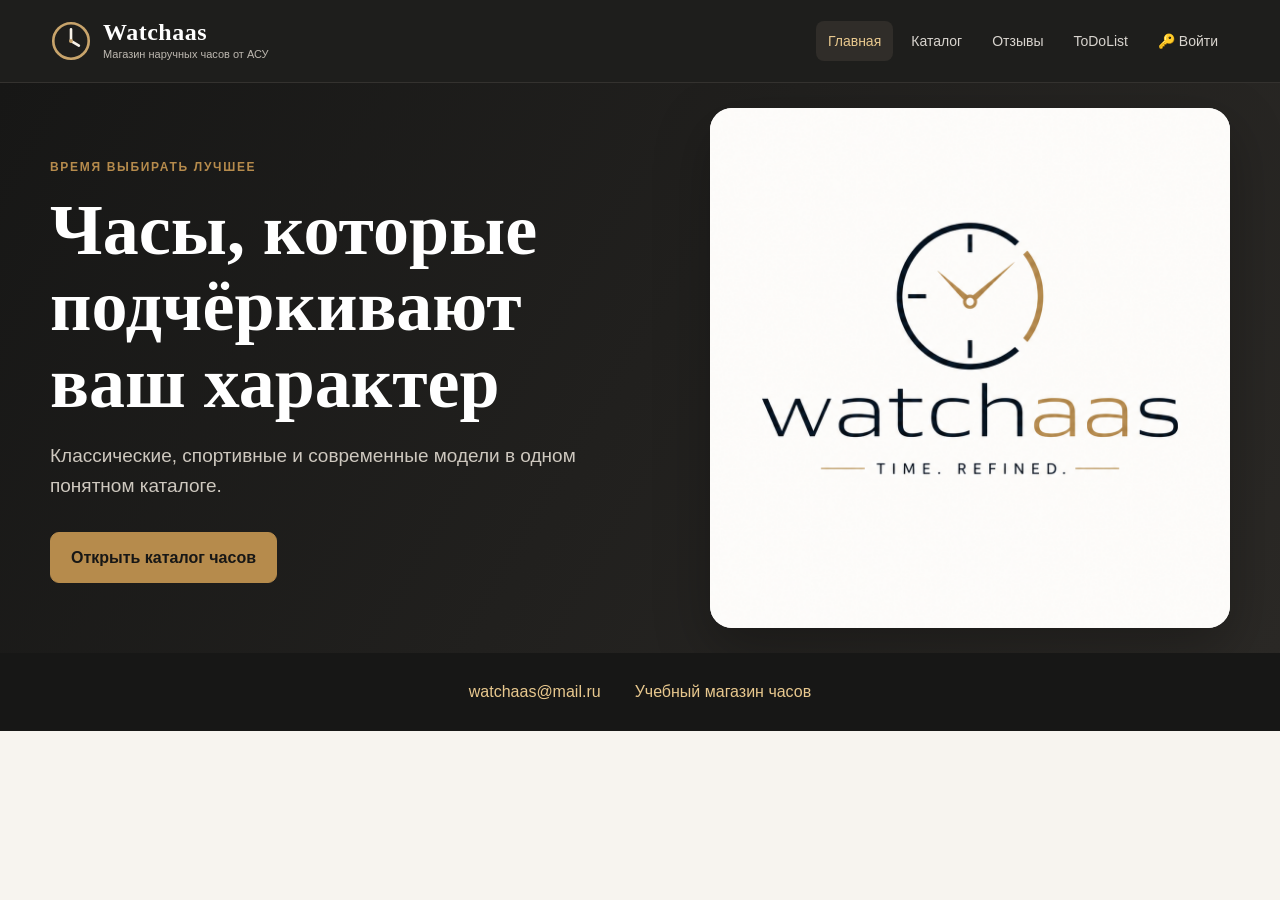
==== commit a740ffa1: "Update index.html" ====
--- a/index.html
+++ b/index.html
@@ -3,18 +3,11 @@
 <head>
   <meta charset="UTF-8">
   <meta name="viewport" content="width=device-width, initial-scale=1">
-  <meta name="description" content="Приложение магазина часов Watchaas">
-  <meta name="theme-color" content="#171716">
-  <meta name="mobile-web-app-capable" content="yes">
-  <meta name="apple-mobile-web-app-capable" content="yes">
-  <meta name="apple-mobile-web-app-title" content="Watchaas">
-  <link rel="manifest" href="manifest.json">
-  <link rel="apple-touch-icon" href="assets/img/icons/pwa-icon-192.png">
+  <title>Watchaas</title>
   <link rel="stylesheet" href="assets/css/style.css">
   <script src="assets/js/database.js" defer></script>
   <script src="assets/js/auth.js" defer></script>
   <script src="assets/js/app.js" defer></script>
-  <title>Watchaas</title>
 </head>
 <body>
   <header class="site-header">
@@ -40,13 +33,12 @@
         <div>
           <span class="eyebrow">Время выбирать лучшее</span>
           <h1>Часы, которые подчёркивают ваш характер</h1>
-          <p>Классические, спортивные и современные модели в одном понятном каталоге. Каталог работает прямо в браузере, а список задач сохраняется на этом устройстве.</p>
+          <p>Классические, спортивные и современные модели в одном понятном каталоге.</p>
           <div class="button-row">
             <a class="button" href="#catalog" data-tab="catalog">Открыть каталог часов</a>
-            <a class="button button--ghost" href="#todo" data-tab="todo">Список задач</a>
           </div>
         </div>
-        <a class="hero__logo-link" href="#catalog" data-tab="catalog" aria-label="Открыть каталог часов">
+        <a class="hero__logo-link" href="#catalog" data-tab="catalog">
           <img class="hero__logo" src="assets/img/watchaas-logo.png" alt="Watchaas">
         </a>
       </div>
@@ -57,7 +49,6 @@
         <div class="page-heading">
           <span class="eyebrow">Коллекция Watchaas</span>
           <h1>Каталог часов</h1>
-          <p>Все цены и модели приведены в учебных целях. Нажмите на карточку, чтобы открыть подробности.</p>
         </div>
         <div class="catalog-layout">
           <aside class="filters">
@@ -66,16 +57,10 @@
               <label>Поиск<input id="searchFilter" placeholder="Модель или бренд"></label>
               <label>Бренд<select id="brandFilter"><option value="">Все бренды</option></select></label>
               <label>Механизм<select id="mechanismFilter"><option value="">Все</option><option>Кварцевый</option><option>Механический</option><option>Электронный</option></select></label>
-              <div class="form-row">
-                <label>Цена от<input type="number" id="minPriceFilter" min="0"></label>
-                <label>до<input type="number" id="maxPriceFilter" min="0"></label>
-              </div>
-              <label>Сортировка<select id="sortFilter"><option value="">По умолчанию</option><option value="price_asc">Сначала дешевле</option><option value="price_desc">Сначала дороже</option></select></label>
               <button class="button" type="reset">Сбросить фильтры</button>
             </form>
           </aside>
           <section>
-            <div class="results" id="productCount"><b>Найдено: 10</b></div>
             <div class="product-grid product-grid--catalog" id="productGrid"></div>
           </section>
         </div>
@@ -86,6 +71,41 @@
       <div class="container">
         <a class="back-link" href="#catalog" data-tab="catalog">← Назад в каталог</a>
         <div id="productDetail"></div>
+        
+        <!-- БЛОК ОТЗЫВОВ ПОД ТОВАРОМ -->
+        <div id="productReviewsBlock" style="margin-top: 40px; border-top: 1px solid var(--color-border); padding-top: 30px;">
+          <h2 style="font: 700 28px Georgia, serif;">Отзывы о модели</h2>
+          
+          <div class="form-card" style="margin-bottom: 30px;">
+            <h3>Оставить отзыв</h3>
+            <form id="reviewForm">
+              <div class="form-group" style="margin-bottom: 15px;">
+                <label for="reviewAuthor">Ваше имя</label>
+                <input type="text" id="reviewAuthor" placeholder="Введите ваше имя" required>
+              </div>
+              <div class="form-group" style="margin-bottom: 15px;">
+                <label>Ваша оценка</label>
+                <div class="stars-container" style="display: flex; gap: 8px; font-size: 40px; flex-direction: row-reverse; justify-content: flex-end;">
+                  <span class="star" data-value="5" style="cursor: pointer; color: #ddd;">☆</span>
+                  <span class="star" data-value="4" style="cursor: pointer; color: #ddd;">☆</span>
+                  <span class="star" data-value="3" style="cursor: pointer; color: #ddd;">☆</span>
+                  <span class="star" data-value="2" style="cursor: pointer; color: #ddd;">☆</span>
+                  <span class="star" data-value="1" style="cursor: pointer; color: #ddd;">☆</span>
+                </div>
+                <input type="hidden" id="reviewRating" value="0">
+              </div>
+              <div class="form-group" style="margin-bottom: 15px;">
+                <label for="reviewText">Текст отзыва</label>
+                <textarea id="reviewText" rows="3" placeholder="Поделитесь впечатлениями о часах..." required></textarea>
+              </div>
+              <button type="submit" class="button">Отправить отзыв</button>
+            </form>
+          </div>
+          
+          <div id="productReviewsList">
+            <p style="color: var(--color-muted);">Пока нет отзывов. Будьте первым!</p>
+          </div>
+        </div>
       </div>
     </section>
 
@@ -93,41 +113,15 @@
       <div class="container">
         <div class="page-heading">
           <span class="eyebrow">Отзывы покупателей</span>
-          <h1>Отзывы</h1>
+          <h1>Все отзывы</h1>
+          <p id="reviewsCount">Всего отзывов: 0</p>
         </div>
         <div class="reviews-layout">
           <div>
-            <!-- ФОРМА ДЛЯ ОТЗЫВА НА СТРАНИЦЕ ОТЗЫВЫ -->
-            <div class="form-card" style="margin-bottom: 30px;">
-              <h3>Оставить отзыв</h3>
-              <form id="reviewForm">
-                <div class="form-group" style="margin-bottom: 15px;">
-                  <label for="reviewAuthor">Ваше имя</label>
-                  <input type="text" id="reviewAuthor" placeholder="Введите ваше имя" required>
-                </div>
-                <div class="form-group" style="margin-bottom: 15px;">
-                  <label>Ваша оценка</label>
-                  <div style="display: flex; gap: 8px; font-size: 40px; flex-direction: row-reverse; justify-content: flex-end;">
-                    <span class="star" data-value="5" style="cursor: pointer; color: #ddd;">☆</span>
-                    <span class="star" data-value="4" style="cursor: pointer; color: #ddd;">☆</span>
-                    <span class="star" data-value="3" style="cursor: pointer; color: #ddd;">☆</span>
-                    <span class="star" data-value="2" style="cursor: pointer; color: #ddd;">☆</span>
-                    <span class="star" data-value="1" style="cursor: pointer; color: #ddd;">☆</span>
-                  </div>
-                  <input type="hidden" id="reviewRating" value="0">
-                </div>
-                <div class="form-group" style="margin-bottom: 15px;">
-                  <label for="reviewText">Текст отзыва</label>
-                  <textarea id="reviewText" rows="3" placeholder="Поделитесь впечатлениями о часах..." required></textarea>
-                </div>
-                <button type="submit" class="button">Отправить отзыв</button>
-              </form>
-            </div>
             <div class="review-grid" id="reviewList"></div>
           </div>
           <aside class="form-card">
             <h2>Фильтр отзывов</h2>
-            <label>Дата<input type="date" id="reviewDateFilter"></label>
             <label>Сортировка<select id="reviewSort"><option value="desc">Новые сверху</option><option value="asc">Старые сверху</option></select></label>
             <button class="button" type="button" id="resetReviewFilter">Сбросить</button>
           </aside>
@@ -138,7 +132,6 @@
     <section class="section tab-section" id="todo">
       <div class="container">
         <div class="page-heading">
-          <span class="eyebrow">LocalStorage</span>
           <h1>ToDoList</h1>
         </div>
         <div class="todo-layout">
@@ -149,10 +142,6 @@
             <button class="button" type="submit">Добавить</button>
           </form>
           <section>
-            <div class="todo-toolbar">
-              <label>Фильтр по дате<input type="date" id="todoDateFilter"></label>
-              <label>Сортировка<select id="todoSort"><option value="">По умолчанию</option><option value="asc">Дата вверх</option><option value="desc">Дата вниз</option></select></label>
-            </div>
             <div class="task-list" id="todoList"></div>
           </section>
         </div>
@@ -168,22 +157,23 @@
   </footer>
 
   <script>
-    (function checkAuthStatus() {
-        const savedUser = localStorage.getItem('watchaas_current_user');
-        const authLink = document.getElementById('authLink');
-        if (savedUser) {
-            try {
-                const user = JSON.parse(savedUser);
-                authLink.innerHTML = `👤 ${user.name} (выйти)`;
-                authLink.href = '#';
-                authLink.style.color = 'var(--color-accent)';
-                authLink.addEventListener('click', function(e) {
-                    e.preventDefault();
-                    localStorage.removeItem('watchaas_current_user');
-                    window.location.href = 'index.html';
-                });
-            } catch {}
-        }
+    // Проверка авторизации в шапке
+    (function() {
+      const savedUser = localStorage.getItem('watchaas_current_user');
+      const authLink = document.getElementById('authLink');
+      if (savedUser) {
+        try {
+          const user = JSON.parse(savedUser);
+          authLink.innerHTML = `👤 ${user.name} (выйти)`;
+          authLink.href = '#';
+          authLink.style.color = 'var(--color-accent)';
+          authLink.addEventListener('click', function(e) {
+            e.preventDefault();
+            localStorage.removeItem('watchaas_current_user');
+            window.location.href = 'index.html';
+          });
+        } catch {}
+      }
     })();
   </script>
 </body>
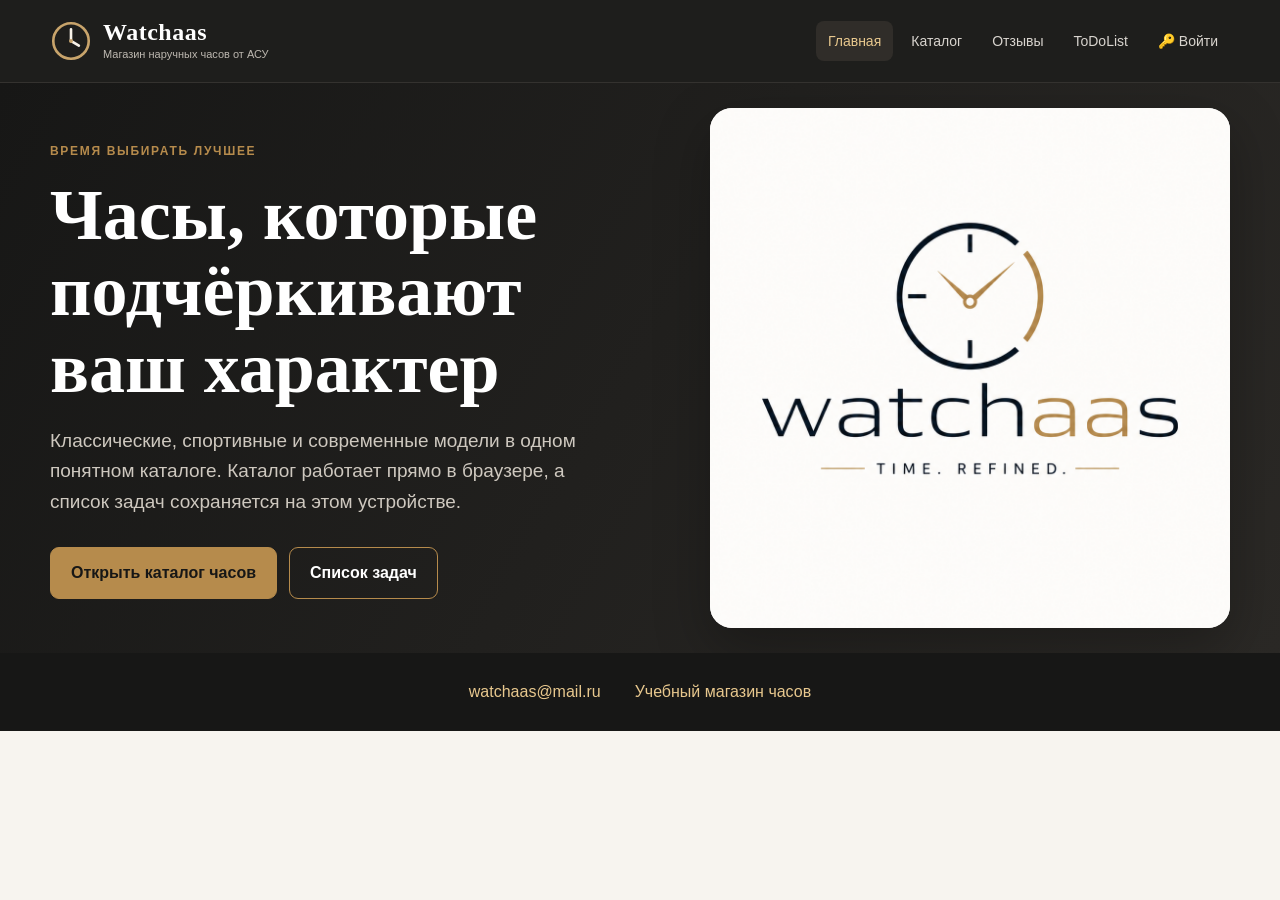
==== commit 42904462: "Update index.html" ====
--- a/index.html
+++ b/index.html
@@ -3,11 +3,18 @@
 <head>
   <meta charset="UTF-8">
   <meta name="viewport" content="width=device-width, initial-scale=1">
-  <title>Watchaas</title>
+  <meta name="description" content="Приложение магазина часов Watchaas">
+  <meta name="theme-color" content="#171716">
+  <meta name="mobile-web-app-capable" content="yes">
+  <meta name="apple-mobile-web-app-capable" content="yes">
+  <meta name="apple-mobile-web-app-title" content="Watchaas">
+  <link rel="manifest" href="manifest.json">
+  <link rel="apple-touch-icon" href="assets/img/icons/pwa-icon-192.png">
   <link rel="stylesheet" href="assets/css/style.css">
   <script src="assets/js/database.js" defer></script>
   <script src="assets/js/auth.js" defer></script>
   <script src="assets/js/app.js" defer></script>
+  <title>Watchaas</title>
 </head>
 <body>
   <header class="site-header">
@@ -33,12 +40,13 @@
         <div>
           <span class="eyebrow">Время выбирать лучшее</span>
           <h1>Часы, которые подчёркивают ваш характер</h1>
-          <p>Классические, спортивные и современные модели в одном понятном каталоге.</p>
+          <p>Классические, спортивные и современные модели в одном понятном каталоге. Каталог работает прямо в браузере, а список задач сохраняется на этом устройстве.</p>
           <div class="button-row">
             <a class="button" href="#catalog" data-tab="catalog">Открыть каталог часов</a>
+            <a class="button button--ghost" href="#todo" data-tab="todo">Список задач</a>
           </div>
         </div>
-        <a class="hero__logo-link" href="#catalog" data-tab="catalog">
+        <a class="hero__logo-link" href="#catalog" data-tab="catalog" aria-label="Открыть каталог часов">
           <img class="hero__logo" src="assets/img/watchaas-logo.png" alt="Watchaas">
         </a>
       </div>
@@ -49,6 +57,7 @@
         <div class="page-heading">
           <span class="eyebrow">Коллекция Watchaas</span>
           <h1>Каталог часов</h1>
+          <p>Все цены и модели приведены в учебных целях. Нажмите на карточку, чтобы открыть подробности.</p>
         </div>
         <div class="catalog-layout">
           <aside class="filters">
@@ -57,10 +66,16 @@
               <label>Поиск<input id="searchFilter" placeholder="Модель или бренд"></label>
               <label>Бренд<select id="brandFilter"><option value="">Все бренды</option></select></label>
               <label>Механизм<select id="mechanismFilter"><option value="">Все</option><option>Кварцевый</option><option>Механический</option><option>Электронный</option></select></label>
+              <div class="form-row">
+                <label>Цена от<input type="number" id="minPriceFilter" min="0"></label>
+                <label>до<input type="number" id="maxPriceFilter" min="0"></label>
+              </div>
+              <label>Сортировка<select id="sortFilter"><option value="">По умолчанию</option><option value="price_asc">Сначала дешевле</option><option value="price_desc">Сначала дороже</option></select></label>
               <button class="button" type="reset">Сбросить фильтры</button>
             </form>
           </aside>
           <section>
+            <div class="results" id="productCount"><b>Найдено: 10</b></div>
             <div class="product-grid product-grid--catalog" id="productGrid"></div>
           </section>
         </div>
@@ -132,6 +147,7 @@
     <section class="section tab-section" id="todo">
       <div class="container">
         <div class="page-heading">
+          <span class="eyebrow">LocalStorage</span>
           <h1>ToDoList</h1>
         </div>
         <div class="todo-layout">
@@ -142,6 +158,10 @@
             <button class="button" type="submit">Добавить</button>
           </form>
           <section>
+            <div class="todo-toolbar">
+              <label>Фильтр по дате<input type="date" id="todoDateFilter"></label>
+              <label>Сортировка<select id="todoSort"><option value="">По умолчанию</option><option value="asc">Дата вверх</option><option value="desc">Дата вниз</option></select></label>
+            </div>
             <div class="task-list" id="todoList"></div>
           </section>
         </div>
@@ -157,23 +177,22 @@
   </footer>
 
   <script>
-    // Проверка авторизации в шапке
-    (function() {
-      const savedUser = localStorage.getItem('watchaas_current_user');
-      const authLink = document.getElementById('authLink');
-      if (savedUser) {
-        try {
-          const user = JSON.parse(savedUser);
-          authLink.innerHTML = `👤 ${user.name} (выйти)`;
-          authLink.href = '#';
-          authLink.style.color = 'var(--color-accent)';
-          authLink.addEventListener('click', function(e) {
-            e.preventDefault();
-            localStorage.removeItem('watchaas_current_user');
-            window.location.href = 'index.html';
-          });
-        } catch {}
-      }
+    (function checkAuthStatus() {
+        const savedUser = localStorage.getItem('watchaas_current_user');
+        const authLink = document.getElementById('authLink');
+        if (savedUser) {
+            try {
+                const user = JSON.parse(savedUser);
+                authLink.innerHTML = `👤 ${user.name} (выйти)`;
+                authLink.href = '#';
+                authLink.style.color = 'var(--color-accent)';
+                authLink.addEventListener('click', function(e) {
+                    e.preventDefault();
+                    localStorage.removeItem('watchaas_current_user');
+                    window.location.href = 'index.html';
+                });
+            } catch {}
+        }
     })();
   </script>
 </body>
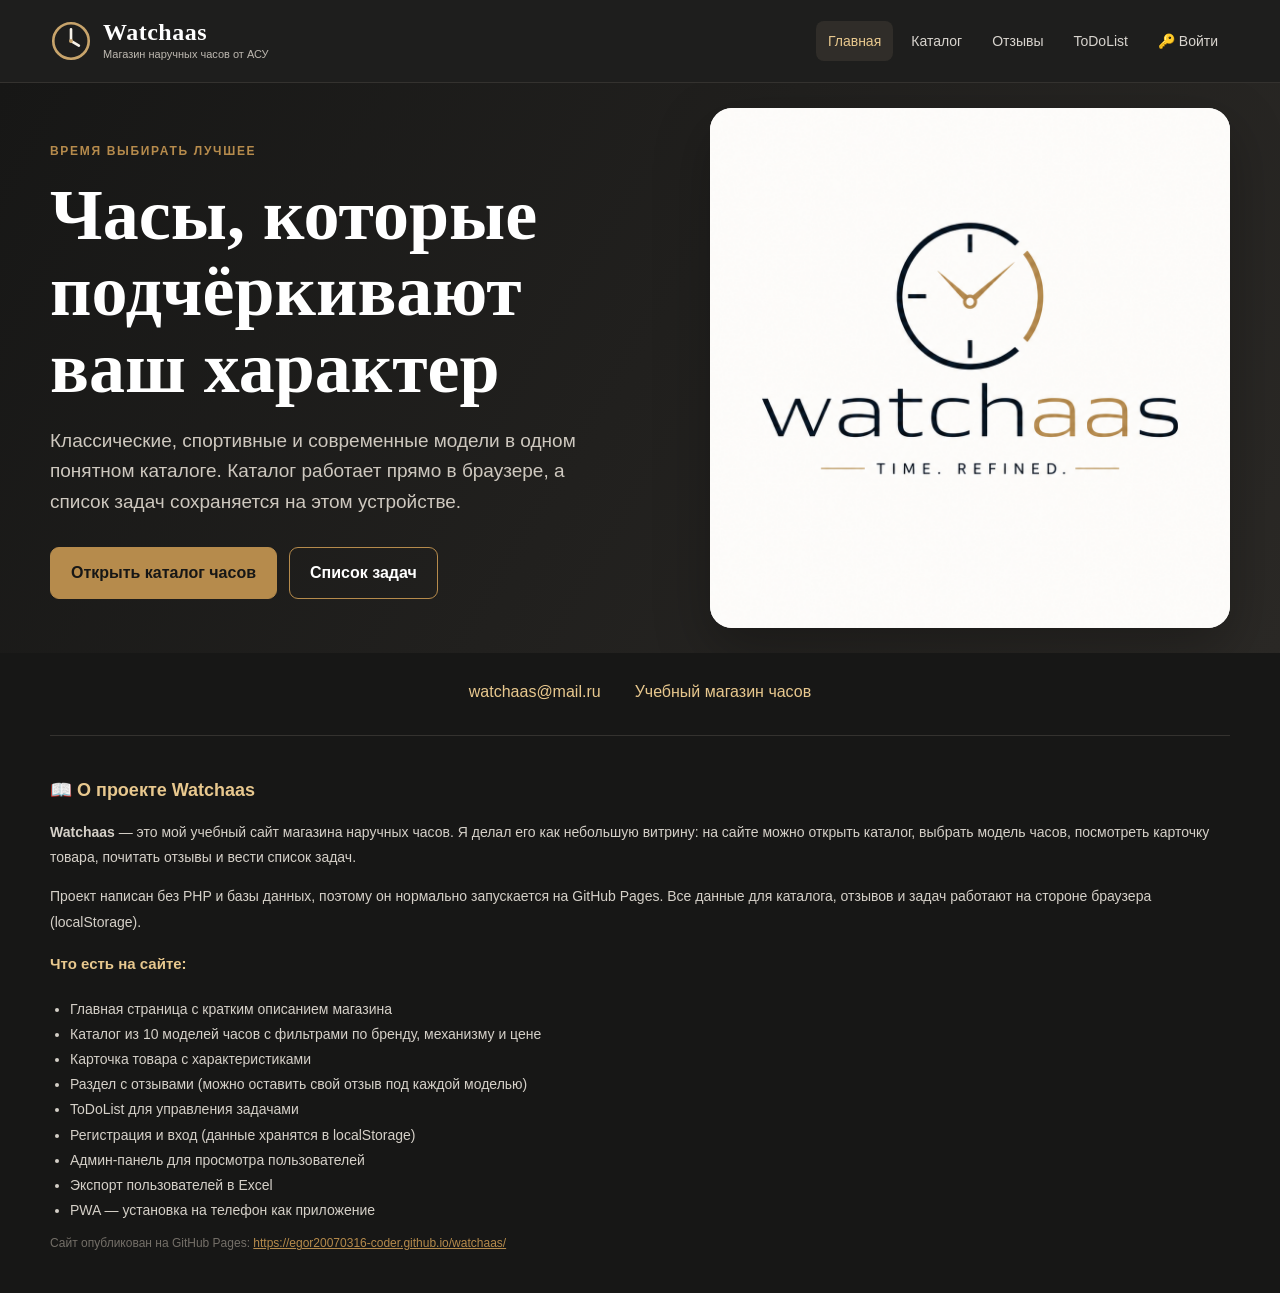
==== commit 152a2b2f: "Update index.html" ====
--- a/index.html
+++ b/index.html
@@ -87,7 +87,6 @@
         <a class="back-link" href="#catalog" data-tab="catalog">← Назад в каталог</a>
         <div id="productDetail"></div>
         
-        <!-- БЛОК ОТЗЫВОВ ПОД ТОВАРОМ -->
         <div id="productReviewsBlock" style="margin-top: 40px; border-top: 1px solid var(--color-border); padding-top: 30px;">
           <h2 style="font: 700 28px Georgia, serif;">Отзывы о модели</h2>
           
@@ -170,9 +169,39 @@
   </main>
 
   <footer class="site-footer">
-    <div class="container footer-contacts">
-      <span>watchaas@mail.ru</span>
-      <span>Учебный магазин часов</span>
+    <div class="container">
+      <!-- Контакты -->
+      <div class="footer-contacts">
+        <span>watchaas@mail.ru</span>
+        <span>Учебный магазин часов</span>
+      </div>
+      
+      <!-- ОПИСАНИЕ ПРОЕКТА (как в README) -->
+      <div style="margin-top: 30px; padding-top: 20px; border-top: 1px solid #34322f; color: #d5d0c8; font-size: 14px; line-height: 1.8;">
+        <h3 style="color: #e8c88e; font-size: 18px; margin-bottom: 10px;">📖 О проекте Watchaas</h3>
+        <p><strong>Watchaas</strong> — это мой учебный сайт магазина наручных часов. Я делал его как небольшую витрину: на сайте можно открыть каталог, выбрать модель часов, посмотреть карточку товара, почитать отзывы и вести список задач.</p>
+        <p>Проект написан без PHP и базы данных, поэтому он нормально запускается на GitHub Pages. Все данные для каталога, отзывов и задач работают на стороне браузера (localStorage).</p>
+        
+        <h4 style="color: #e8c88e; margin-top: 15px; font-size: 15px;">Что есть на сайте:</h4>
+        <ul style="padding-left: 20px; margin: 5px 0;">
+          <li>Главная страница с кратким описанием магазина</li>
+          <li>Каталог из 10 моделей часов с фильтрами по бренду, механизму и цене</li>
+          <li>Карточка товара с характеристиками</li>
+          <li>Раздел с отзывами (можно оставить свой отзыв под каждой моделью)</li>
+          <li>ToDoList для управления задачами</li>
+          <li>Регистрация и вход (данные хранятся в localStorage)</li>
+          <li>Админ-панель для просмотра пользователей</li>
+          <li>Экспорт пользователей в Excel</li>
+          <li>PWA — установка на телефон как приложение</li>
+        </ul>
+        
+        <p style="margin-top: 10px; font-size: 12px; color: #746f68;">
+          Сайт опубликован на GitHub Pages: 
+          <a href="https://egor20070316-coder.github.io/watchaas/" style="color: #b68b4c; text-decoration: underline;">
+            https://egor20070316-coder.github.io/watchaas/
+          </a>
+        </p>
+      </div>
     </div>
   </footer>
 
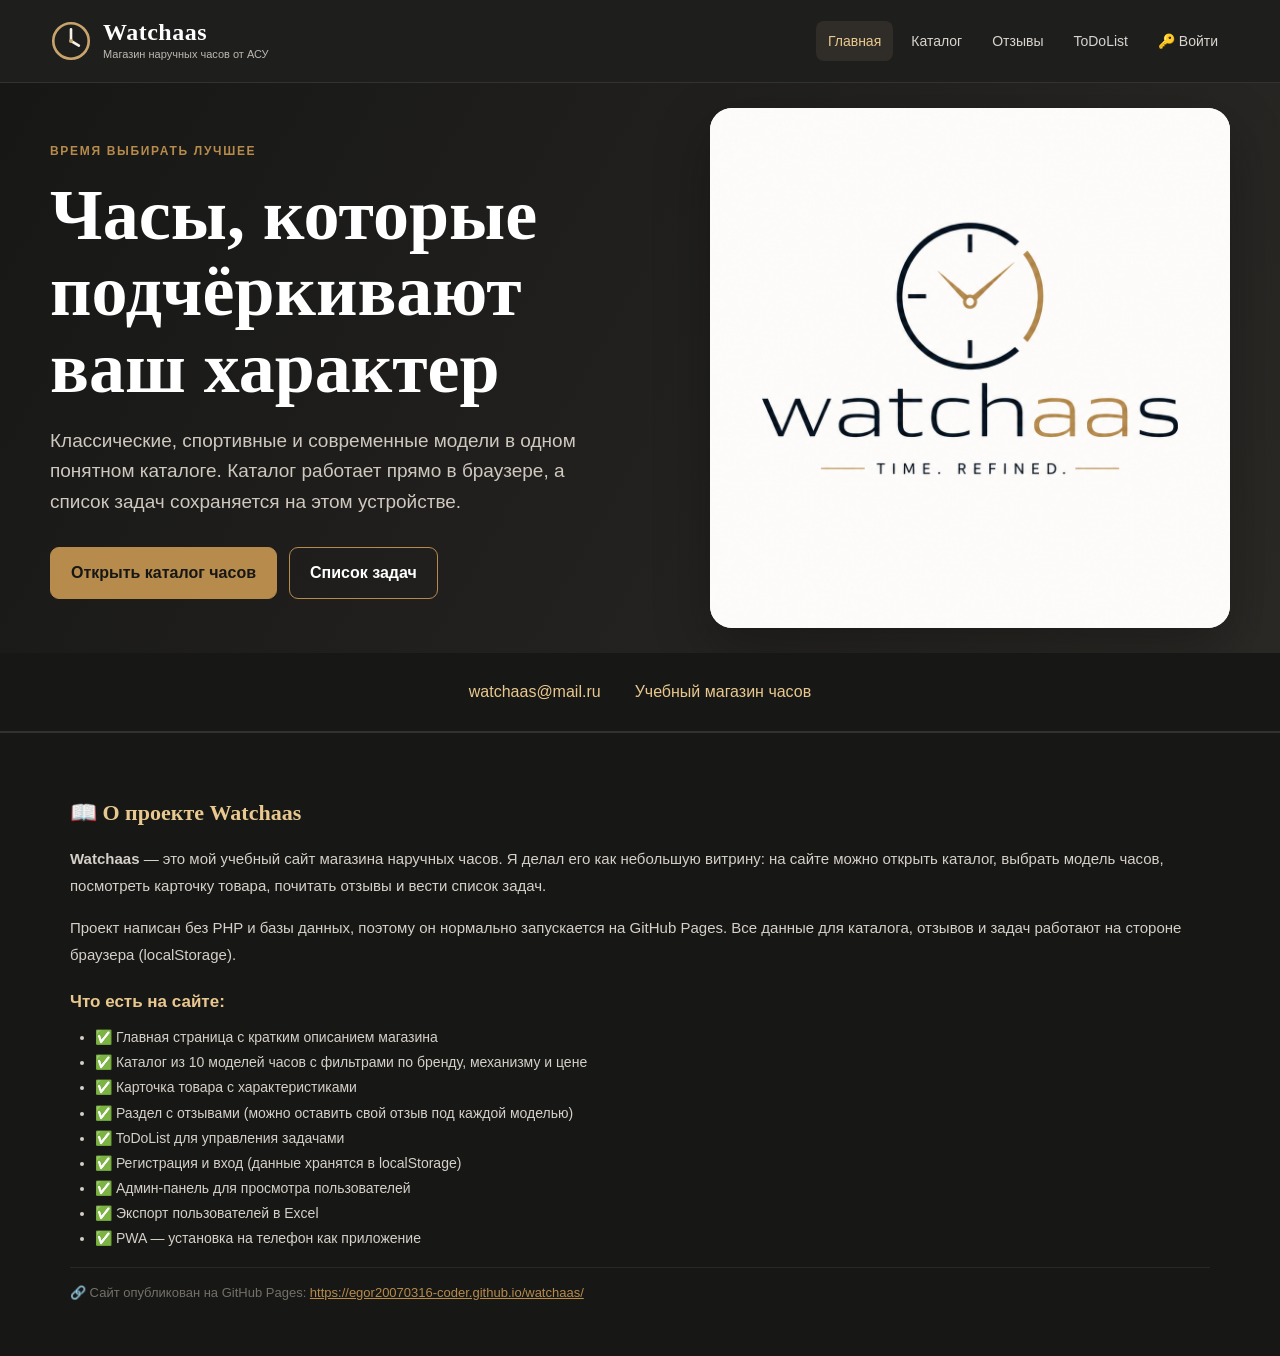
==== commit 77c21c3f: "Update index.html" ====
--- a/index.html
+++ b/index.html
@@ -86,40 +86,6 @@
       <div class="container">
         <a class="back-link" href="#catalog" data-tab="catalog">← Назад в каталог</a>
         <div id="productDetail"></div>
-        
-        <div id="productReviewsBlock" style="margin-top: 40px; border-top: 1px solid var(--color-border); padding-top: 30px;">
-          <h2 style="font: 700 28px Georgia, serif;">Отзывы о модели</h2>
-          
-          <div class="form-card" style="margin-bottom: 30px;">
-            <h3>Оставить отзыв</h3>
-            <form id="reviewForm">
-              <div class="form-group" style="margin-bottom: 15px;">
-                <label for="reviewAuthor">Ваше имя</label>
-                <input type="text" id="reviewAuthor" placeholder="Введите ваше имя" required>
-              </div>
-              <div class="form-group" style="margin-bottom: 15px;">
-                <label>Ваша оценка</label>
-                <div class="stars-container" style="display: flex; gap: 8px; font-size: 40px; flex-direction: row-reverse; justify-content: flex-end;">
-                  <span class="star" data-value="5" style="cursor: pointer; color: #ddd;">☆</span>
-                  <span class="star" data-value="4" style="cursor: pointer; color: #ddd;">☆</span>
-                  <span class="star" data-value="3" style="cursor: pointer; color: #ddd;">☆</span>
-                  <span class="star" data-value="2" style="cursor: pointer; color: #ddd;">☆</span>
-                  <span class="star" data-value="1" style="cursor: pointer; color: #ddd;">☆</span>
-                </div>
-                <input type="hidden" id="reviewRating" value="0">
-              </div>
-              <div class="form-group" style="margin-bottom: 15px;">
-                <label for="reviewText">Текст отзыва</label>
-                <textarea id="reviewText" rows="3" placeholder="Поделитесь впечатлениями о часах..." required></textarea>
-              </div>
-              <button type="submit" class="button">Отправить отзыв</button>
-            </form>
-          </div>
-          
-          <div id="productReviewsList">
-            <p style="color: var(--color-muted);">Пока нет отзывов. Будьте первым!</p>
-          </div>
-        </div>
       </div>
     </section>
 
@@ -127,8 +93,7 @@
       <div class="container">
         <div class="page-heading">
           <span class="eyebrow">Отзывы покупателей</span>
-          <h1>Все отзывы</h1>
-          <p id="reviewsCount">Всего отзывов: 0</p>
+          <h1>Отзывы</h1>
         </div>
         <div class="reviews-layout">
           <div>
@@ -136,6 +101,7 @@
           </div>
           <aside class="form-card">
             <h2>Фильтр отзывов</h2>
+            <label>Дата<input type="date" id="reviewDateFilter"></label>
             <label>Сортировка<select id="reviewSort"><option value="desc">Новые сверху</option><option value="asc">Старые сверху</option></select></label>
             <button class="button" type="button" id="resetReviewFilter">Сбросить</button>
           </aside>
@@ -169,41 +135,51 @@
   </main>
 
   <footer class="site-footer">
-    <div class="container">
-      <!-- Контакты -->
-      <div class="footer-contacts">
-        <span>watchaas@mail.ru</span>
-        <span>Учебный магазин часов</span>
-      </div>
-      
-      <!-- ОПИСАНИЕ ПРОЕКТА (как в README) -->
-      <div style="margin-top: 30px; padding-top: 20px; border-top: 1px solid #34322f; color: #d5d0c8; font-size: 14px; line-height: 1.8;">
-        <h3 style="color: #e8c88e; font-size: 18px; margin-bottom: 10px;">📖 О проекте Watchaas</h3>
-        <p><strong>Watchaas</strong> — это мой учебный сайт магазина наручных часов. Я делал его как небольшую витрину: на сайте можно открыть каталог, выбрать модель часов, посмотреть карточку товара, почитать отзывы и вести список задач.</p>
-        <p>Проект написан без PHP и базы данных, поэтому он нормально запускается на GitHub Pages. Все данные для каталога, отзывов и задач работают на стороне браузера (localStorage).</p>
-        
-        <h4 style="color: #e8c88e; margin-top: 15px; font-size: 15px;">Что есть на сайте:</h4>
-        <ul style="padding-left: 20px; margin: 5px 0;">
-          <li>Главная страница с кратким описанием магазина</li>
-          <li>Каталог из 10 моделей часов с фильтрами по бренду, механизму и цене</li>
-          <li>Карточка товара с характеристиками</li>
-          <li>Раздел с отзывами (можно оставить свой отзыв под каждой моделью)</li>
-          <li>ToDoList для управления задачами</li>
-          <li>Регистрация и вход (данные хранятся в localStorage)</li>
-          <li>Админ-панель для просмотра пользователей</li>
-          <li>Экспорт пользователей в Excel</li>
-          <li>PWA — установка на телефон как приложение</li>
-        </ul>
-        
-        <p style="margin-top: 10px; font-size: 12px; color: #746f68;">
-          Сайт опубликован на GitHub Pages: 
-          <a href="https://egor20070316-coder.github.io/watchaas/" style="color: #b68b4c; text-decoration: underline;">
-            https://egor20070316-coder.github.io/watchaas/
-          </a>
-        </p>
-      </div>
+    <div class="container footer-contacts">
+      <span>watchaas@mail.ru</span>
+      <span>Учебный магазин часов</span>
     </div>
   </footer>
+
+  <!-- ============================================================ -->
+  <!-- ОПИСАНИЕ ПРОЕКТА — БУДЕТ В САМОМ НИЗУ СТРАНИЦЫ -->
+  <!-- ============================================================ -->
+  <div style="background: #171716; color: #d5d0c8; padding: 40px 0; border-top: 2px solid #34322f;">
+    <div class="container" style="max-width: 1180px; margin: 0 auto; padding: 0 20px;">
+      <h3 style="color: #e8c88e; font-size: 22px; margin-bottom: 15px; font-family: Georgia, serif;">📖 О проекте Watchaas</h3>
+      
+      <p style="font-size: 15px; line-height: 1.8; margin-bottom: 10px;">
+        <strong>Watchaas</strong> — это мой учебный сайт магазина наручных часов. 
+        Я делал его как небольшую витрину: на сайте можно открыть каталог, выбрать модель часов, 
+        посмотреть карточку товара, почитать отзывы и вести список задач.
+      </p>
+      
+      <p style="font-size: 15px; line-height: 1.8; margin-bottom: 15px;">
+        Проект написан без PHP и базы данных, поэтому он нормально запускается на GitHub Pages. 
+        Все данные для каталога, отзывов и задач работают на стороне браузера (localStorage).
+      </p>
+      
+      <h4 style="color: #e8c88e; font-size: 17px; margin: 20px 0 10px 0;">Что есть на сайте:</h4>
+      <ul style="padding-left: 25px; margin: 0 0 15px 0; line-height: 1.8; font-size: 14px;">
+        <li>✅ Главная страница с кратким описанием магазина</li>
+        <li>✅ Каталог из 10 моделей часов с фильтрами по бренду, механизму и цене</li>
+        <li>✅ Карточка товара с характеристиками</li>
+        <li>✅ Раздел с отзывами (можно оставить свой отзыв под каждой моделью)</li>
+        <li>✅ ToDoList для управления задачами</li>
+        <li>✅ Регистрация и вход (данные хранятся в localStorage)</li>
+        <li>✅ Админ-панель для просмотра пользователей</li>
+        <li>✅ Экспорт пользователей в Excel</li>
+        <li>✅ PWA — установка на телефон как приложение</li>
+      </ul>
+      
+      <p style="font-size: 13px; color: #746f68; margin-top: 15px; border-top: 1px solid #2a2826; padding-top: 15px;">
+        🔗 Сайт опубликован на GitHub Pages: 
+        <a href="https://egor20070316-coder.github.io/watchaas/" style="color: #b68b4c; text-decoration: underline;">
+          https://egor20070316-coder.github.io/watchaas/
+        </a>
+      </p>
+    </div>
+  </div>
 
   <script>
     (function checkAuthStatus() {
